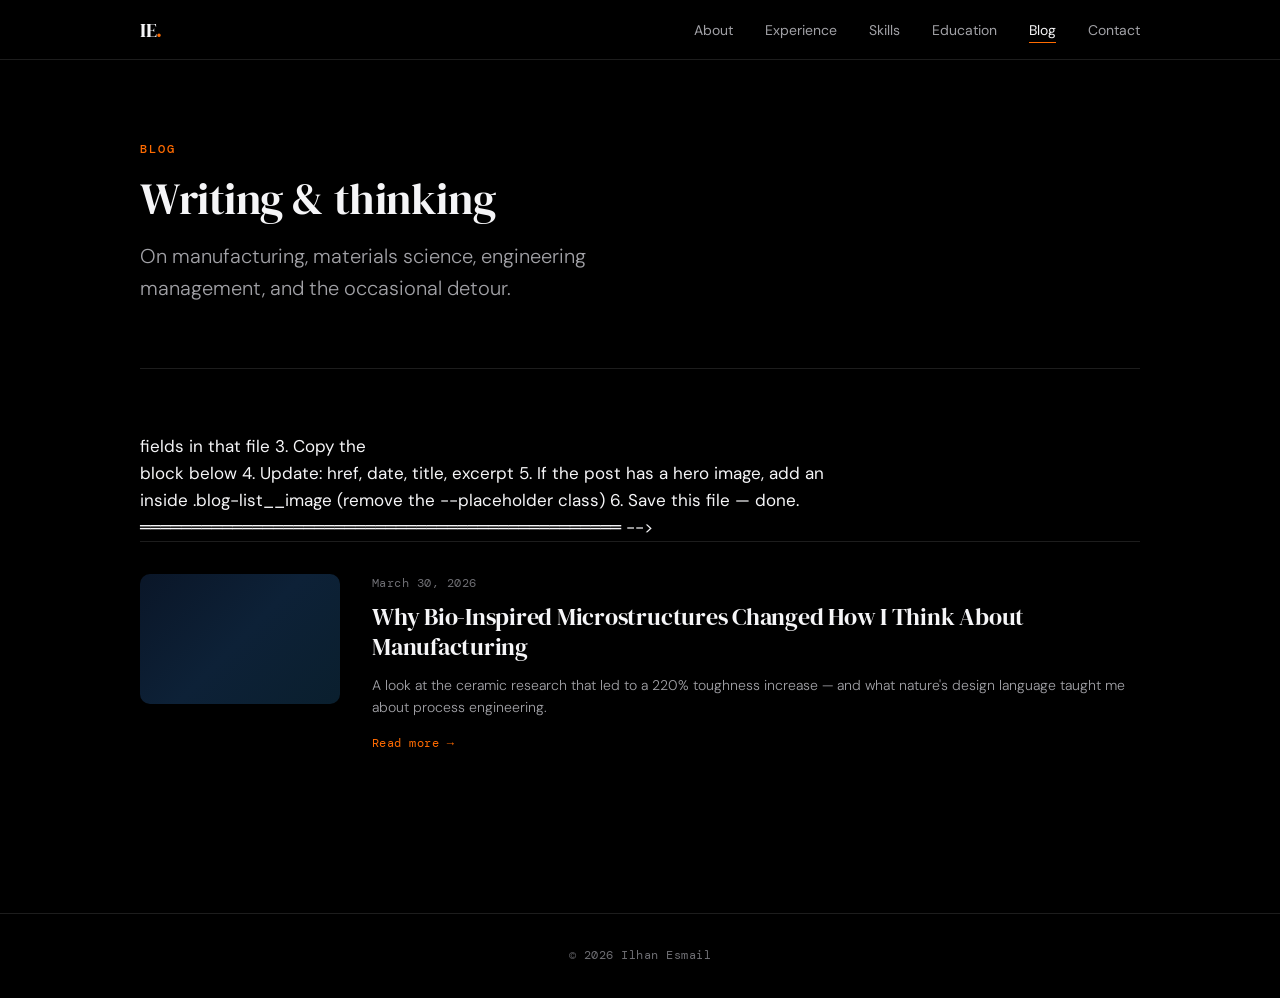
==== blog/index.html @ a398041e "Initial portfolio website Dark, Apple-inspired single-page portfolio with blog system. Includes HTML" ====
<!DOCTYPE html>
<html lang="en">
<head>
  <meta charset="UTF-8" />
  <meta name="viewport" content="width=device-width, initial-scale=1.0" />
  <title>Blog — Ilhan Esmail</title>
  <meta name="description" content="Writing and thinking by Ilhan Esmail on manufacturing, materials, and engineering." />
  <link rel="preconnect" href="https://fonts.googleapis.com" />
  <link rel="preconnect" href="https://fonts.gstatic.com" crossorigin />
  <link href="https://fonts.googleapis.com/css2?family=DM+Serif+Display:ital@0;1&family=DM+Mono:wght@300;400;500&family=DM+Sans:ital,opsz,wght@0,9..40,300;0,9..40,400;0,9..40,500;1,9..40,300&display=swap" rel="stylesheet" />
  <link rel="stylesheet" href="../style.css" />
  <link rel="stylesheet" href="blog.css" />
</head>
<body>

  <!-- NAVBAR -->
  <header class="navbar navbar--scrolled" id="navbar">
    <div class="navbar__inner">
      <a href="../index.html" class="navbar__logo">IE<span class="accent">.</span></a>
      <nav class="navbar__nav" id="navMenu" role="navigation" aria-label="Main navigation">
        <ul class="navbar__list">
          <li><a href="../index.html#about"      class="navbar__link">About</a></li>
          <li><a href="../index.html#experience" class="navbar__link">Experience</a></li>
          <li><a href="../index.html#skills"     class="navbar__link">Skills</a></li>
          <li><a href="../index.html#education"  class="navbar__link">Education</a></li>
          <li><a href="index.html"               class="navbar__link navbar__link--active">Blog</a></li>
          <li><a href="../index.html#contact"    class="navbar__link">Contact</a></li>
        </ul>
      </nav>
      <button class="navbar__toggle" id="navToggle" aria-label="Toggle navigation menu" aria-expanded="false">
        <span></span><span></span><span></span>
      </button>
    </div>
  </header>

  <main class="blog-main">
    <div class="container">

      <!-- Page Header -->
      <header class="blog-header">
        <p class="section__label">Blog</p>
        <h1 class="blog-header__title">Writing &amp; thinking</h1>
        <p class="blog-header__subtitle">
          On manufacturing, materials science, engineering management, and the occasional detour.
        </p>
      </header>

      <!-- ═══════════════════════════════════════════════
           BLOG POST LIST
           ─────────────────────────────────────────────
           HOW TO ADD A NEW POST:
           1. Copy blog/post-template.html
              → save as blog/posts/your-post-slug.html
           2. Fill in all <!-- EDIT: --> fields in that file
           3. Copy the <article class="blog-list__item"> block below
           4. Update: href, date, title, excerpt
           5. If the post has a hero image, add an <img> inside
              .blog-list__image (remove the --placeholder class)
           6. Save this file — done.
      ═══════════════════════════════════════════════ -->

      <div class="blog-list">

        <!-- ─────────────────────────────────────────────
             NEW POST CARD TEMPLATE
             Copy this block and fill in the fields.
             ───────────────────────────────────────────── -->
        <!--
        <article class="blog-list__item">
          <a href="posts/your-post-slug.html" class="blog-list__link">
            <div class="blog-list__image">
              <img src="images/your-image.jpg" alt="Short image description" />
            </div>
            <div class="blog-list__body">
              <time class="blog-list__date">Month DD, YYYY</time>
              <h2 class="blog-list__title">Your Post Title</h2>
              <p class="blog-list__excerpt">
                A one or two sentence summary of the post.
              </p>
              <span class="blog-list__read">Read more →</span>
            </div>
          </a>
        </article>
        -->
        <!-- END TEMPLATE -->

        <!-- Post 1 — update with real content -->
        <article class="blog-list__item">
          <a href="posts/example-post.html" class="blog-list__link">
            <div class="blog-list__image blog-list__image--placeholder"></div>
            <div class="blog-list__body">
              <time class="blog-list__date">March 30, 2026</time>
              <h2 class="blog-list__title">Why Bio-Inspired Microstructures Changed How I Think About Manufacturing</h2>
              <p class="blog-list__excerpt">
                A look at the ceramic research that led to a 220% toughness increase — and what nature's design language taught me about process engineering.
              </p>
              <span class="blog-list__read">Read more →</span>
            </div>
          </a>
        </article>

      </div>
    </div>
  </main>

  <footer class="footer">
    <div class="container">
      <p class="footer__text">&copy; 2026 Ilhan Esmail</p>
    </div>
  </footer>

  <script>
    // Hamburger toggle for blog pages
    var navToggle = document.getElementById('navToggle');
    var navMenu   = document.getElementById('navMenu');
    navToggle.addEventListener('click', function () {
      var isOpen = navMenu.classList.toggle('navbar__nav--open');
      navToggle.classList.toggle('navbar__toggle--open', isOpen);
      navToggle.setAttribute('aria-expanded', String(isOpen));
      document.body.style.overflow = isOpen ? 'hidden' : '';
    });
    document.querySelectorAll('.navbar__link').forEach(function (link) {
      link.addEventListener('click', function () {
        navMenu.classList.remove('navbar__nav--open');
        navToggle.classList.remove('navbar__toggle--open');
        navToggle.setAttribute('aria-expanded', 'false');
        document.body.style.overflow = '';
      });
    });
  </script>
</body>
</html>
---- style.css ----
/* ════════════════════════════════════════════════════════
   ILHAN ESMAIL — PORTFOLIO
   Apple-inspired dark theme
   ════════════════════════════════════════════════════════ */

/* ── 1. DESIGN TOKENS ──────────────────────────────────── */
:root {
  /* Colors */
  --bg:             #000000;
  --surface:        #0a0a0a;
  --surface-2:      #111111;
  --border:         #1d1d1d;
  --border-hover:   #3a3a3c;
  --text-primary:   #f5f5f7;
  --text-secondary: #a1a1a6;
  --text-tertiary:  #6e6e73;
  --accent:         #ff6b00;
  --accent-dim:     rgba(255, 107, 0, 0.12);
  --accent-hover:   #ff7d1a;

  /* Typography */
  --font-serif: 'DM Serif Display', Georgia, serif;
  --font-sans:  'DM Sans', -apple-system, BlinkMacSystemFont, system-ui, sans-serif;
  --font-mono:  'DM Mono', 'SF Mono', 'Courier New', monospace;

  /* Type scale — fluid via clamp() */
  --text-xs:   clamp(0.6875rem, 1.2vw, 0.75rem);
  --text-sm:   clamp(0.8125rem, 1.5vw, 0.875rem);
  --text-base: clamp(0.9375rem, 1.8vw, 1.0625rem);
  --text-lg:   clamp(1.0625rem, 2vw, 1.25rem);
  --text-xl:   clamp(1.25rem,   2.5vw, 1.5rem);
  --text-2xl:  clamp(1.5rem,    3vw,   2rem);
  --text-3xl:  clamp(2rem,      4vw,   2.75rem);
  --text-hero: clamp(3rem,      8vw,   6.5rem);

  /* Spacing */
  --space-1:  0.25rem;
  --space-2:  0.5rem;
  --space-3:  0.75rem;
  --space-4:  1rem;
  --space-5:  1.25rem;
  --space-6:  1.5rem;
  --space-8:  2rem;
  --space-10: 2.5rem;
  --space-12: 3rem;
  --space-16: 4rem;
  --space-20: 5rem;
  --space-24: 6rem;
  --space-32: 8rem;

  /* Layout */
  --container-max:    1080px;
  --container-narrow: 680px;
  --container-pad:    clamp(1.25rem, 6vw, 2.5rem);
  --navbar-h:         60px;

  /* Motion — Apple's standard easing */
  --ease:       cubic-bezier(0.25, 0.1, 0.25, 1);
  --ease-out:   cubic-bezier(0, 0, 0.2, 1);
  --t-fast:     120ms;
  --t-base:     220ms;
  --t-slow:     380ms;
}

/* ── 2. RESET + BASE ────────────────────────────────────── */
*, *::before, *::after {
  box-sizing: border-box;
  margin: 0;
  padding: 0;
}

html {
  scroll-behavior: smooth;
  -webkit-font-smoothing: antialiased;
  -moz-osx-font-smoothing: grayscale;
  text-rendering: optimizeLegibility;
}

body {
  background: var(--bg);
  color: var(--text-primary);
  font-family: var(--font-sans);
  font-size: var(--text-base);
  line-height: 1.6;
  overflow-x: hidden;
}

img {
  display: block;
  max-width: 100%;
  height: auto;
}

a {
  color: inherit;
  text-decoration: none;
}

ul, ol {
  list-style: none;
}

button {
  font: inherit;
  cursor: pointer;
  background: none;
  border: none;
}

/* ── 3. TYPOGRAPHY ──────────────────────────────────────── */
h1, h2, h3, h4 {
  font-family: var(--font-serif);
  font-weight: 400;
  line-height: 1.1;
  letter-spacing: -0.01em;
}

/* ── 4. UTILITIES ───────────────────────────────────────── */

.container {
  max-width: var(--container-max);
  margin: 0 auto;
  padding: 0 var(--container-pad);
}

.container--narrow {
  max-width: var(--container-narrow);
}

.section {
  padding: var(--space-32) 0;
}

.section__label {
  font-family: var(--font-mono);
  font-size: var(--text-xs);
  font-weight: 500;
  letter-spacing: 0.16em;
  text-transform: uppercase;
  color: var(--accent);
  margin-bottom: var(--space-4);
}

.section__heading {
  font-size: var(--text-3xl);
  color: var(--text-primary);
  margin-bottom: var(--space-12);
  line-height: 1.15;
}

.accent {
  color: var(--accent);
}

/* Buttons */
.btn {
  display: inline-flex;
  align-items: center;
  gap: var(--space-2);
  padding: 0.6rem 1.4rem;
  border-radius: 980px; /* Apple capsule shape */
  font-family: var(--font-sans);
  font-size: var(--text-sm);
  font-weight: 400;
  letter-spacing: 0.01em;
  text-decoration: none;
  cursor: pointer;
  border: 1px solid transparent;
  transition: background var(--t-base) var(--ease),
              border-color var(--t-base) var(--ease),
              color var(--t-base) var(--ease);
  white-space: nowrap;
}

.btn--primary {
  background: var(--accent);
  color: #fff;
  border-color: var(--accent);
}
.btn--primary:hover {
  background: var(--accent-hover);
  border-color: var(--accent-hover);
}

.btn--ghost {
  background: transparent;
  color: var(--text-secondary);
  border-color: var(--border-hover);
}
.btn--ghost:hover {
  color: var(--text-primary);
  border-color: var(--text-tertiary);
}

/* Tags / pills */
.tag {
  display: inline-block;
  font-family: var(--font-mono);
  font-size: var(--text-xs);
  font-weight: 400;
  padding: 0.2em 0.75em;
  border-radius: 980px;
  border: 1px solid var(--border-hover);
  color: var(--text-secondary);
  background: var(--surface-2);
  white-space: nowrap;
}

/* Badge (company stage labels) */
.badge {
  display: inline-block;
  font-family: var(--font-mono);
  font-size: var(--text-xs);
  font-weight: 500;
  color: var(--accent);
  background: var(--accent-dim);
  padding: 0.15em 0.6em;
  border-radius: 980px;
  letter-spacing: 0.06em;
  margin-left: var(--space-2);
  vertical-align: middle;
}

/* ── 5. FADE-IN ANIMATION ───────────────────────────────── */
.fade-in {
  opacity: 0;
  transform: translateY(20px);
  transition: opacity var(--t-slow) var(--ease-out),
              transform var(--t-slow) var(--ease-out);
}
.fade-in.is-visible {
  opacity: 1;
  transform: translateY(0);
}

/* ── 6. NAVBAR ──────────────────────────────────────────── */
.navbar {
  position: fixed;
  top: 0;
  left: 0;
  right: 0;
  z-index: 100;
  height: var(--navbar-h);
  background: rgba(0, 0, 0, 0.72);
  backdrop-filter: saturate(180%) blur(20px);
  -webkit-backdrop-filter: saturate(180%) blur(20px);
  border-bottom: 1px solid transparent;
  transition: border-color var(--t-base) var(--ease);
}
.navbar--scrolled {
  border-bottom-color: var(--border);
}

.navbar__inner {
  display: flex;
  align-items: center;
  justify-content: space-between;
  height: 100%;
  max-width: var(--container-max);
  margin: 0 auto;
  padding: 0 var(--container-pad);
}

.navbar__logo {
  font-family: var(--font-serif);
  font-size: var(--text-lg);
  color: var(--text-primary);
  letter-spacing: -0.02em;
  transition: opacity var(--t-fast) var(--ease);
}
.navbar__logo:hover { opacity: 0.7; }

.navbar__list {
  display: flex;
  align-items: center;
  gap: var(--space-8);
}

.navbar__link {
  font-size: var(--text-sm);
  font-weight: 400;
  color: var(--text-secondary);
  transition: color var(--t-fast) var(--ease);
  position: relative;
}
.navbar__link:hover,
.navbar__link--active {
  color: var(--text-primary);
}
.navbar__link--active::after {
  content: '';
  position: absolute;
  bottom: -4px;
  left: 0;
  right: 0;
  height: 1px;
  background: var(--accent);
}

/* Hamburger (mobile only) */
.navbar__toggle {
  display: none;
  flex-direction: column;
  justify-content: center;
  align-items: center;
  gap: 5px;
  width: 36px;
  height: 36px;
  padding: 4px;
}
.navbar__toggle span {
  display: block;
  width: 20px;
  height: 1.5px;
  background: var(--text-primary);
  border-radius: 2px;
  transition: transform var(--t-base) var(--ease),
              opacity var(--t-base) var(--ease);
  transform-origin: center;
}
/* Animate to X */
.navbar__toggle--open span:nth-child(1) {
  transform: translateY(6.5px) rotate(45deg);
}
.navbar__toggle--open span:nth-child(2) {
  opacity: 0;
  transform: scaleX(0);
}
.navbar__toggle--open span:nth-child(3) {
  transform: translateY(-6.5px) rotate(-45deg);
}

/* ── 7. HERO ────────────────────────────────────────────── */
.section--hero {
  min-height: 100dvh;
  display: flex;
  flex-direction: column;
  justify-content: center;
  padding-top: calc(var(--navbar-h) + var(--space-16));
  padding-bottom: var(--space-24);
  position: relative;
}

.hero__inner {
  display: flex;
  align-items: center;
  gap: clamp(var(--space-12), 6vw, var(--space-24));
}

.hero__text {
  flex: 1;
  min-width: 0;
}

.hero__eyebrow {
  font-family: var(--font-mono);
  font-size: var(--text-xs);
  font-weight: 300;
  letter-spacing: 0.2em;
  text-transform: uppercase;
  color: var(--text-tertiary);
  margin-bottom: var(--space-6);
}

.hero__name {
  font-size: var(--text-hero);
  color: var(--text-primary);
  line-height: 0.95;
  letter-spacing: -0.03em;
  margin-bottom: var(--space-8);
}

.hero__title {
  font-family: var(--font-sans);
  font-size: var(--text-xl);
  font-weight: 300;
  color: var(--text-secondary);
  line-height: 1.5;
  margin-bottom: var(--space-12);
}

.hero__subtitle {
  display: block;
  font-size: var(--text-base);
  color: var(--text-tertiary);
  font-weight: 300;
  margin-top: var(--space-1);
}

.hero__cta {
  display: flex;
  flex-wrap: wrap;
  gap: var(--space-3);
}

/* Hero image */
.hero__image-wrap {
  flex-shrink: 0;
  width: clamp(220px, 28vw, 360px);
}

.hero__image {
  width: 100%;
  aspect-ratio: 3 / 4;
  object-fit: cover;
  object-position: center top;
  border-radius: 20px;
  display: block;
}

/* Scroll indicator */
.hero__scroll {
  position: absolute;
  bottom: var(--space-10);
  left: 50%;
  transform: translateX(-50%);
  display: flex;
  flex-direction: column;
  align-items: center;
  gap: var(--space-2);
}
.hero__scroll-line {
  width: 1px;
  height: 48px;
  background: linear-gradient(to bottom, var(--text-tertiary), transparent);
  animation: scrollBounce 2s var(--ease) infinite;
}
@keyframes scrollBounce {
  0%, 100% { transform: scaleY(1); opacity: 0.5; }
  50%       { transform: scaleY(0.6); opacity: 1; }
}

/* ── 8. ABOUT ───────────────────────────────────────────── */
.section--about {
  background: var(--surface);
  border-top: 1px solid var(--border);
  border-bottom: 1px solid var(--border);
}

.about__body {
  font-size: var(--text-lg);
  font-weight: 300;
  color: var(--text-secondary);
  line-height: 1.75;
  margin-bottom: var(--space-6);
}
.about__body:last-child { margin-bottom: 0; }
.about__body strong {
  color: var(--text-primary);
  font-weight: 500;
}

/* ── 9. IMPACT STATS ────────────────────────────────────── */
.section--impact {
  border-bottom: 1px solid var(--border);
}

.stats__grid {
  display: grid;
  grid-template-columns: repeat(4, 1fr);
  gap: 1px;
  background: var(--border);
  border: 1px solid var(--border);
  border-radius: 16px;
  overflow: hidden;
}

.stat {
  background: var(--bg);
  padding: var(--space-12) var(--space-8);
  text-align: center;
  transition: background var(--t-base) var(--ease);
}
.stat:hover { background: var(--surface); }

.stat__num {
  font-family: var(--font-serif);
  font-size: clamp(2.5rem, 5vw, 4rem);
  color: var(--accent);
  line-height: 1;
  margin-bottom: var(--space-3);
}

.stat__desc {
  font-size: var(--text-xs);
  color: var(--text-tertiary);
  line-height: 1.5;
  max-width: 160px;
  margin: 0 auto;
}

/* ── 10. EXPERIENCE / TIMELINE ──────────────────────────── */
.section--experience {
  background: var(--surface);
  border-bottom: 1px solid var(--border);
}

.timeline {
  display: flex;
  flex-direction: column;
  gap: 0;
}

.timeline__item {
  display: grid;
  grid-template-columns: 160px 1fr;
  gap: var(--space-8);
  padding: var(--space-10) 0;
  border-top: 1px solid var(--border);
  transition: border-color var(--t-base) var(--ease);
}
.timeline__item:last-child { border-bottom: 1px solid var(--border); }
.timeline__item:hover { border-top-color: var(--border-hover); }

.timeline__meta {
  padding-top: var(--space-1);
}

.timeline__date {
  font-family: var(--font-mono);
  font-size: var(--text-xs);
  font-weight: 300;
  color: var(--accent);
  letter-spacing: 0.02em;
  white-space: nowrap;
}

.timeline__header {
  margin-bottom: var(--space-5);
}

.timeline__role {
  font-family: var(--font-serif);
  font-size: var(--text-xl);
  color: var(--text-primary);
  line-height: 1.2;
  margin-bottom: var(--space-1);
}

.timeline__company {
  font-size: var(--text-sm);
  font-weight: 400;
  color: var(--text-tertiary);
  letter-spacing: 0.01em;
}

.timeline__bullets {
  margin-bottom: var(--space-5);
}

.timeline__bullets li {
  position: relative;
  padding-left: var(--space-5);
  font-size: var(--text-sm);
  font-weight: 300;
  color: var(--text-secondary);
  line-height: 1.65;
  margin-bottom: var(--space-3);
}
.timeline__bullets li::before {
  content: '—';
  position: absolute;
  left: 0;
  color: var(--text-tertiary);
  font-weight: 300;
}
.timeline__bullets li strong {
  color: var(--text-primary);
  font-weight: 500;
}

.timeline__tags {
  display: flex;
  flex-wrap: wrap;
  gap: var(--space-2);
}

/* ── 11. SKILLS ─────────────────────────────────────────── */
.section--skills {
  border-bottom: 1px solid var(--border);
}

.skills__grid {
  display: grid;
  grid-template-columns: repeat(2, 1fr);
  gap: var(--space-10) var(--space-16);
}

.skill-group__title {
  font-family: var(--font-mono);
  font-size: var(--text-xs);
  font-weight: 500;
  letter-spacing: 0.14em;
  text-transform: uppercase;
  color: var(--text-tertiary);
  margin-bottom: var(--space-4);
}

.skill-pills {
  display: flex;
  flex-wrap: wrap;
  gap: var(--space-2);
}

/* ── 12. EDUCATION ──────────────────────────────────────── */
.section--education {
  background: var(--surface);
  border-bottom: 1px solid var(--border);
}

.edu__grid {
  display: grid;
  grid-template-columns: repeat(2, 1fr);
  gap: var(--space-6);
  margin-bottom: var(--space-12);
}

.edu-card {
  background: var(--surface-2);
  border: 1px solid var(--border);
  border-radius: 16px;
  padding: var(--space-8);
  transition: border-color var(--t-base) var(--ease),
              transform var(--t-slow) var(--ease);
}
.edu-card:hover {
  border-color: var(--border-hover);
  transform: translateY(-2px);
}

.edu-card__year {
  font-family: var(--font-mono);
  font-size: var(--text-xs);
  color: var(--accent);
  letter-spacing: 0.06em;
  margin-bottom: var(--space-3);
}

.edu-card__institution {
  font-family: var(--font-serif);
  font-size: var(--text-2xl);
  color: var(--text-primary);
  margin-bottom: var(--space-2);
  font-style: italic;
}

.edu-card__degree {
  font-size: var(--text-sm);
  font-weight: 500;
  color: var(--text-secondary);
  margin-bottom: var(--space-2);
}

.edu-card__detail {
  font-size: var(--text-xs);
  color: var(--text-tertiary);
  line-height: 1.6;
  margin-top: var(--space-1);
}

/* Languages */
.languages {
  padding-top: var(--space-12);
  border-top: 1px solid var(--border);
}
.languages .section__label {
  margin-bottom: var(--space-6);
}

.languages__row {
  display: flex;
  gap: var(--space-8);
}

.lang {
  display: flex;
  flex-direction: column;
  gap: var(--space-1);
}

.lang__name {
  font-size: var(--text-base);
  color: var(--text-primary);
}

.lang__level {
  font-family: var(--font-mono);
  font-size: var(--text-xs);
  color: var(--text-tertiary);
  letter-spacing: 0.06em;
}

/* ── 13. BLOG ───────────────────────────────────────────── */
.section--blog {
  border-bottom: 1px solid var(--border);
}

.blog__grid {
  display: grid;
  grid-template-columns: repeat(3, 1fr);
  gap: var(--space-6);
  margin-bottom: var(--space-10);
}

.blog-card {
  background: var(--surface);
  border: 1px solid var(--border);
  border-radius: 16px;
  overflow: hidden;
  transition: border-color var(--t-base) var(--ease),
              transform var(--t-slow) var(--ease);
}
.blog-card:hover {
  border-color: var(--border-hover);
  transform: translateY(-3px);
}

.blog-card__link {
  display: flex;
  flex-direction: column;
  height: 100%;
  text-decoration: none;
}

.blog-card__image {
  width: 100%;
  height: 180px;
  overflow: hidden;
}
.blog-card__image img {
  width: 100%;
  height: 100%;
  object-fit: cover;
  transition: transform var(--t-slow) var(--ease);
}
.blog-card:hover .blog-card__image img {
  transform: scale(1.03);
}

.blog-card__image--placeholder {
  background: linear-gradient(135deg, #0a1628 0%, #0d2137 50%, #0a1f2e 100%);
}

.blog-card__body {
  padding: var(--space-6);
  display: flex;
  flex-direction: column;
  flex: 1;
}

.blog-card__date {
  font-family: var(--font-mono);
  font-size: var(--text-xs);
  color: var(--text-tertiary);
  letter-spacing: 0.04em;
  margin-bottom: var(--space-3);
}

.blog-card__title {
  font-family: var(--font-serif);
  font-size: var(--text-lg);
  color: var(--text-primary);
  line-height: 1.3;
  margin-bottom: var(--space-3);
}

.blog-card__excerpt {
  font-size: var(--text-sm);
  font-weight: 300;
  color: var(--text-secondary);
  line-height: 1.6;
  flex: 1;
  margin-bottom: var(--space-5);
}

.blog-card__read {
  font-family: var(--font-mono);
  font-size: var(--text-xs);
  color: var(--accent);
  letter-spacing: 0.04em;
  transition: letter-spacing var(--t-base) var(--ease);
}
.blog-card:hover .blog-card__read {
  letter-spacing: 0.08em;
}

.blog__footer {
  text-align: center;
}

/* ── 14. CONTACT ────────────────────────────────────────── */
.section--contact {
  background: var(--surface);
  border-bottom: 1px solid var(--border);
  text-align: center;
}

.contact__intro {
  font-size: var(--text-lg);
  font-weight: 300;
  color: var(--text-secondary);
  line-height: 1.6;
  margin-bottom: var(--space-8);
}

.contact__email {
  display: inline-block;
  font-family: var(--font-serif);
  font-size: var(--text-2xl);
  color: var(--text-primary);
  font-style: italic;
  border-bottom: 1px solid var(--border-hover);
  padding-bottom: var(--space-2);
  margin-bottom: var(--space-10);
  transition: color var(--t-base) var(--ease),
              border-color var(--t-base) var(--ease);
}
.contact__email:hover {
  color: var(--accent);
  border-color: var(--accent);
}

.contact__links {
  display: flex;
  justify-content: center;
  gap: var(--space-8);
}

.contact__link {
  display: flex;
  align-items: center;
  gap: var(--space-2);
  font-size: var(--text-sm);
  color: var(--text-tertiary);
  transition: color var(--t-base) var(--ease);
}
.contact__link:hover { color: var(--text-primary); }

.contact__icon {
  width: 18px;
  height: 18px;
  flex-shrink: 0;
}

/* ── 15. FOOTER ─────────────────────────────────────────── */
.footer {
  padding: var(--space-8) 0;
  border-top: 1px solid var(--border);
}

.footer__text {
  font-family: var(--font-mono);
  font-size: var(--text-xs);
  color: var(--text-tertiary);
  text-align: center;
  letter-spacing: 0.04em;
}

/* ── 16. MEDIA QUERIES ──────────────────────────────────── */

/* Tablet (< 1024px) */
@media (max-width: 1024px) {
  .timeline__item {
    grid-template-columns: 120px 1fr;
    gap: var(--space-6);
  }

  .skills__grid {
    gap: var(--space-8) var(--space-10);
  }

  .blog__grid {
    grid-template-columns: repeat(2, 1fr);
  }
}

/* Mobile (< 640px) */
@media (max-width: 640px) {

  /* Navbar */
  .navbar__nav {
    position: fixed;
    inset: var(--navbar-h) 0 0 0;
    background: rgba(0, 0, 0, 0.95);
    backdrop-filter: saturate(180%) blur(20px);
    -webkit-backdrop-filter: saturate(180%) blur(20px);
    display: flex;
    flex-direction: column;
    align-items: center;
    justify-content: center;
    gap: var(--space-8);
    opacity: 0;
    pointer-events: none;
    transition: opacity var(--t-base) var(--ease);
  }
  .navbar__nav--open {
    opacity: 1;
    pointer-events: auto;
  }
  .navbar__list {
    flex-direction: column;
    align-items: center;
    gap: var(--space-6);
  }
  .navbar__link {
    font-size: var(--text-xl);
    color: var(--text-primary);
  }
  .navbar__toggle {
    display: flex;
  }

  /* Hero — stack image above text on mobile */
  .hero__inner {
    flex-direction: column-reverse;
    gap: var(--space-10);
  }
  .hero__image-wrap {
    width: clamp(140px, 45vw, 200px);
  }
  .hero__name {
    font-size: clamp(2.5rem, 12vw, 3.5rem);
  }

  /* Stats */
  .stats__grid {
    grid-template-columns: repeat(2, 1fr);
  }

  /* Timeline */
  .timeline__item {
    grid-template-columns: 1fr;
    gap: var(--space-2);
  }
  .timeline__meta {
    padding-top: 0;
  }

  /* Skills */
  .skills__grid {
    grid-template-columns: 1fr;
  }

  /* Education */
  .edu__grid {
    grid-template-columns: 1fr;
  }

  /* Blog */
  .blog__grid {
    grid-template-columns: 1fr;
  }

  /* Languages */
  .languages__row {
    flex-wrap: wrap;
    gap: var(--space-6);
  }

  /* Contact */
  .contact__email {
    font-size: var(--text-xl);
  }
  .contact__links {
    flex-direction: column;
    align-items: center;
    gap: var(--space-5);
  }
}
---- blog/blog.css ----
/* ════════════════════════════════════════════════════════
   BLOG — shared styles for blog/index.html and blog posts
   Loaded after style.css (inherits all design tokens)
   ════════════════════════════════════════════════════════ */

/* ── BLOG LAYOUT ────────────────────────────────────────── */
.blog-main {
  padding-top: calc(var(--navbar-h) + var(--space-20));
  padding-bottom: var(--space-32);
  min-height: 100dvh;
}

/* ── BLOG PAGE HEADER ───────────────────────────────────── */
.blog-header {
  padding-bottom: var(--space-16);
  border-bottom: 1px solid var(--border);
  margin-bottom: var(--space-16);
}

.blog-header__title {
  font-size: var(--text-3xl);
  color: var(--text-primary);
  margin-bottom: var(--space-4);
}

.blog-header__subtitle {
  font-size: var(--text-lg);
  font-weight: 300;
  color: var(--text-secondary);
  max-width: 540px;
}

/* ── BLOG LIST ──────────────────────────────────────────── */
.blog-list {
  display: flex;
  flex-direction: column;
  gap: 1px;
  background: var(--border);
  border-top: 1px solid var(--border);
}

.blog-list__item {
  background: var(--bg);
  transition: background var(--t-base) var(--ease);
}
.blog-list__item:hover { background: var(--surface); }

.blog-list__link {
  display: grid;
  grid-template-columns: 200px 1fr;
  gap: var(--space-8);
  padding: var(--space-8) 0;
  text-decoration: none;
}

.blog-list__image {
  width: 200px;
  height: 130px;
  border-radius: 10px;
  overflow: hidden;
  flex-shrink: 0;
  background: var(--surface-2);
}
.blog-list__image img {
  width: 100%;
  height: 100%;
  object-fit: cover;
  transition: transform var(--t-slow) var(--ease);
}
.blog-list__item:hover .blog-list__image img {
  transform: scale(1.04);
}

.blog-list__image--placeholder {
  background: linear-gradient(135deg, #0a1628 0%, #0d2137 50%, #0a1f2e 100%);
}

.blog-list__body {
  display: flex;
  flex-direction: column;
  justify-content: center;
}

.blog-list__date {
  font-family: var(--font-mono);
  font-size: var(--text-xs);
  color: var(--text-tertiary);
  letter-spacing: 0.04em;
  margin-bottom: var(--space-2);
}

.blog-list__title {
  font-family: var(--font-serif);
  font-size: var(--text-xl);
  color: var(--text-primary);
  line-height: 1.25;
  margin-bottom: var(--space-3);
}

.blog-list__excerpt {
  font-size: var(--text-sm);
  font-weight: 300;
  color: var(--text-secondary);
  line-height: 1.6;
  margin-bottom: var(--space-4);
}

.blog-list__read {
  font-family: var(--font-mono);
  font-size: var(--text-xs);
  color: var(--accent);
  letter-spacing: 0.04em;
  transition: letter-spacing var(--t-base) var(--ease);
}
.blog-list__item:hover .blog-list__read {
  letter-spacing: 0.1em;
}

/* ── POST PAGE ──────────────────────────────────────────── */
.post-page {
  padding-top: calc(var(--navbar-h) + var(--space-20));
  padding-bottom: var(--space-32);
  min-height: 100dvh;
}

.post-container {
  max-width: 680px;
  margin: 0 auto;
  padding: 0 var(--container-pad);
}

.post__back {
  display: inline-flex;
  align-items: center;
  gap: var(--space-2);
  font-family: var(--font-mono);
  font-size: var(--text-xs);
  color: var(--text-tertiary);
  letter-spacing: 0.06em;
  text-decoration: none;
  margin-bottom: var(--space-12);
  transition: color var(--t-base) var(--ease);
}
.post__back:hover { color: var(--text-primary); }

.post__header {
  margin-bottom: var(--space-12);
  padding-bottom: var(--space-8);
  border-bottom: 1px solid var(--border);
}

.post__date {
  font-family: var(--font-mono);
  font-size: var(--text-xs);
  color: var(--accent);
  letter-spacing: 0.08em;
  text-transform: uppercase;
  display: block;
  margin-bottom: var(--space-4);
}

.post__title {
  font-size: var(--text-3xl);
  color: var(--text-primary);
  line-height: 1.1;
  margin-bottom: var(--space-4);
}

.post__excerpt {
  font-size: var(--text-lg);
  font-weight: 300;
  color: var(--text-secondary);
  line-height: 1.6;
}

/* Hero image */
.post__hero {
  width: 100%;
  height: auto;
  border-radius: 12px;
  margin-bottom: var(--space-12);
  border: 1px solid var(--border);
}

/* Post body — rich text styles */
.post-body {
  font-size: var(--text-base);
  font-weight: 300;
  color: var(--text-secondary);
  line-height: 1.8;
}

.post-body p {
  margin-bottom: var(--space-6);
}

.post-body h2 {
  font-family: var(--font-serif);
  font-size: var(--text-2xl);
  color: var(--text-primary);
  margin-top: var(--space-12);
  margin-bottom: var(--space-5);
}

.post-body h3 {
  font-family: var(--font-serif);
  font-size: var(--text-xl);
  color: var(--text-primary);
  margin-top: var(--space-8);
  margin-bottom: var(--space-4);
}

.post-body strong {
  color: var(--text-primary);
  font-weight: 500;
}

.post-body em {
  font-style: italic;
  color: var(--text-secondary);
}

.post-body a {
  color: var(--accent);
  text-decoration: underline;
  text-underline-offset: 3px;
  transition: opacity var(--t-fast) var(--ease);
}
.post-body a:hover { opacity: 0.75; }

.post-body ul,
.post-body ol {
  padding-left: var(--space-6);
  margin-bottom: var(--space-6);
}
.post-body ul { list-style: disc; }
.post-body ol { list-style: decimal; }

.post-body li {
  margin-bottom: var(--space-2);
  line-height: 1.7;
}

.post-body blockquote {
  border-left: 3px solid var(--accent);
  padding-left: var(--space-6);
  margin: var(--space-8) 0;
  font-style: italic;
  color: var(--text-secondary);
}

.post-body code {
  font-family: var(--font-mono);
  font-size: 0.9em;
  background: var(--surface-2);
  border: 1px solid var(--border);
  border-radius: 4px;
  padding: 0.1em 0.4em;
  color: var(--text-primary);
}

.post-body pre {
  background: var(--surface-2);
  border: 1px solid var(--border);
  border-radius: 10px;
  padding: var(--space-6);
  overflow-x: auto;
  margin: var(--space-8) 0;
}
.post-body pre code {
  background: none;
  border: none;
  padding: 0;
  font-size: var(--text-sm);
  line-height: 1.6;
}

/* Images inside posts */
.post__img {
  width: 100%;
  height: auto;
  border-radius: 10px;
  border: 1px solid var(--border);
  margin: var(--space-8) 0;
}

.post__img-caption {
  display: block;
  text-align: center;
  font-family: var(--font-mono);
  font-size: var(--text-xs);
  color: var(--text-tertiary);
  margin-top: calc(-1 * var(--space-4));
  margin-bottom: var(--space-8);
}

/* ── RESPONSIVE ─────────────────────────────────────────── */
@media (max-width: 640px) {
  .blog-list__link {
    grid-template-columns: 1fr;
  }
  .blog-list__image {
    width: 100%;
    height: 160px;
  }
}
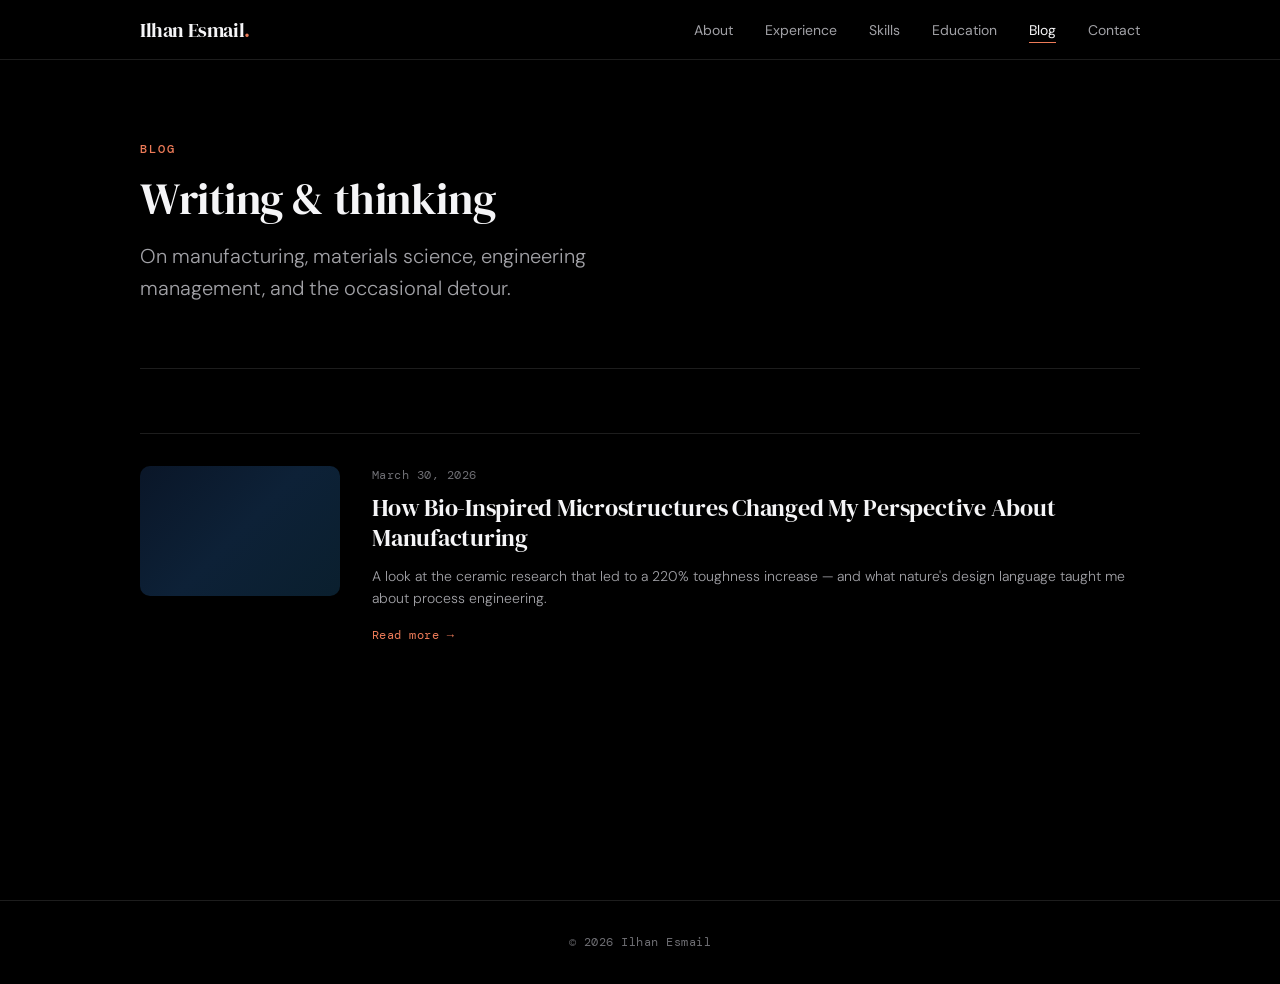
==== commit 266f6ce1: "Cleaned up blog section. Added image support. Added hexagonal ceramic design to home page." ====
--- a/blog/index.html
+++ b/blog/index.html
@@ -16,7 +16,7 @@
   <!-- NAVBAR -->
   <header class="navbar navbar--scrolled" id="navbar">
     <div class="navbar__inner">
-      <a href="../index.html" class="navbar__logo">IE<span class="accent">.</span></a>
+      <a href="../index.html" class="navbar__logo">Ilhan Esmail<span class="accent">.</span></a>
       <nav class="navbar__nav" id="navMenu" role="navigation" aria-label="Main navigation">
         <ul class="navbar__list">
           <li><a href="../index.html#about"      class="navbar__link">About</a></li>
@@ -51,7 +51,7 @@
            HOW TO ADD A NEW POST:
            1. Copy blog/post-template.html
               → save as blog/posts/your-post-slug.html
-           2. Fill in all <!-- EDIT: --> fields in that file
+           2. Fill in all EDIT:fields in that file
            3. Copy the <article class="blog-list__item"> block below
            4. Update: href, date, title, excerpt
            5. If the post has a hero image, add an <img> inside
@@ -86,11 +86,11 @@
 
         <!-- Post 1 — update with real content -->
         <article class="blog-list__item">
-          <a href="posts/example-post.html" class="blog-list__link">
+          <a href="posts/bio-ceramics.html" class="blog-list__link">
             <div class="blog-list__image blog-list__image--placeholder"></div>
             <div class="blog-list__body">
               <time class="blog-list__date">March 30, 2026</time>
-              <h2 class="blog-list__title">Why Bio-Inspired Microstructures Changed How I Think About Manufacturing</h2>
+              <h2 class="blog-list__title">How Bio-Inspired Microstructures Changed My Perspective About Manufacturing</h2>
               <p class="blog-list__excerpt">
                 A look at the ceramic research that led to a 220% toughness increase — and what nature's design language taught me about process engineering.
               </p>
--- a/style.css
+++ b/style.css
@@ -14,9 +14,9 @@
   --text-primary:   #f5f5f7;
   --text-secondary: #a1a1a6;
   --text-tertiary:  #6e6e73;
-  --accent:         #ff6b00;
+  --accent:         #ed7b58;
   --accent-dim:     rgba(255, 107, 0, 0.12);
-  --accent-hover:   #ff7d1a;
+  --accent-hover:   #e98821;
 
   /* Typography */
   --font-serif: 'DM Serif Display', Georgia, serif;
@@ -408,26 +408,20 @@
   display: block;
 }
 
-/* Scroll indicator */
-.hero__scroll {
+/* Hexagonal canvas background */
+.hero__hex-canvas {
   position: absolute;
-  bottom: var(--space-10);
-  left: 50%;
-  transform: translateX(-50%);
-  display: flex;
-  flex-direction: column;
-  align-items: center;
-  gap: var(--space-2);
-}
-.hero__scroll-line {
-  width: 1px;
-  height: 48px;
-  background: linear-gradient(to bottom, var(--text-tertiary), transparent);
-  animation: scrollBounce 2s var(--ease) infinite;
-}
-@keyframes scrollBounce {
-  0%, 100% { transform: scaleY(1); opacity: 0.5; }
-  50%       { transform: scaleY(0.6); opacity: 1; }
+  inset: 0;
+  width: 100%;
+  height: 100%;
+  pointer-events: none;
+  z-index: 0;
+}
+
+/* Ensure hero content sits above canvas */
+.hero__inner {
+  position: relative;
+  z-index: 1;
 }
 
 /* ── 8. ABOUT ───────────────────────────────────────────── */
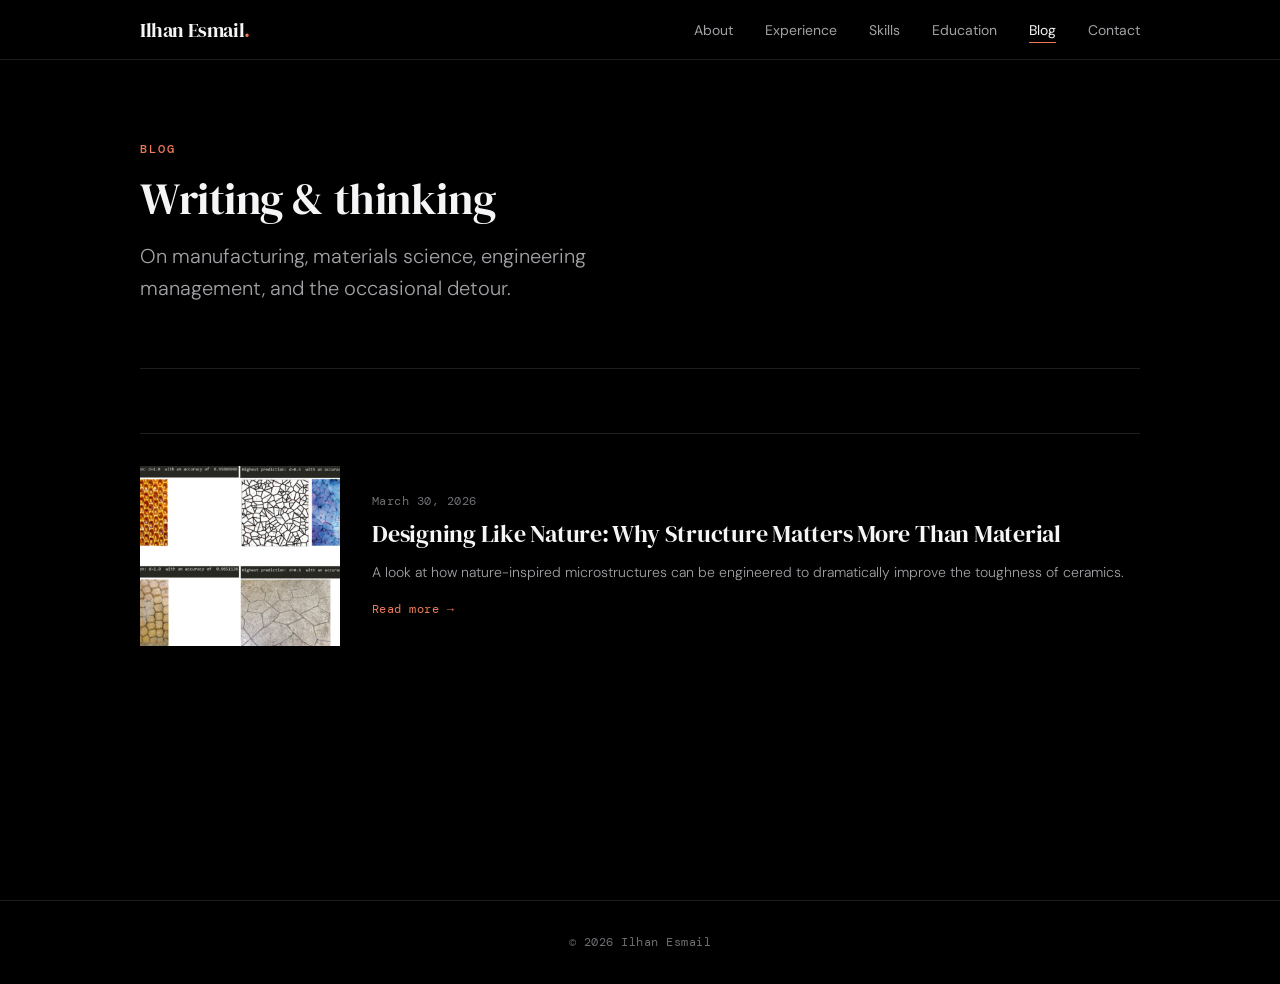
==== commit d3b38c1a: "Improved Bio-inspired design blog post. Removed impact section for now." ====
--- a/blog/index.html
+++ b/blog/index.html
@@ -87,12 +87,14 @@
         <!-- Post 1 — update with real content -->
         <article class="blog-list__item">
           <a href="posts/bio-ceramics.html" class="blog-list__link">
-            <div class="blog-list__image blog-list__image--placeholder"></div>
+            <div class="blog-card__image">
+                <img src="images/cnn_nacre.png" alt="CNN classification output on nacre microstructure" />
+            </div>
             <div class="blog-list__body">
               <time class="blog-list__date">March 30, 2026</time>
-              <h2 class="blog-list__title">How Bio-Inspired Microstructures Changed My Perspective About Manufacturing</h2>
+              <h2 class="blog-list__title">Designing Like Nature: Why Structure Matters More Than Material</h2>
               <p class="blog-list__excerpt">
-                A look at the ceramic research that led to a 220% toughness increase — and what nature's design language taught me about process engineering.
+                A look at how nature-inspired microstructures can be engineered to dramatically improve the toughness of ceramics.
               </p>
               <span class="blog-list__read">Read more →</span>
             </div>
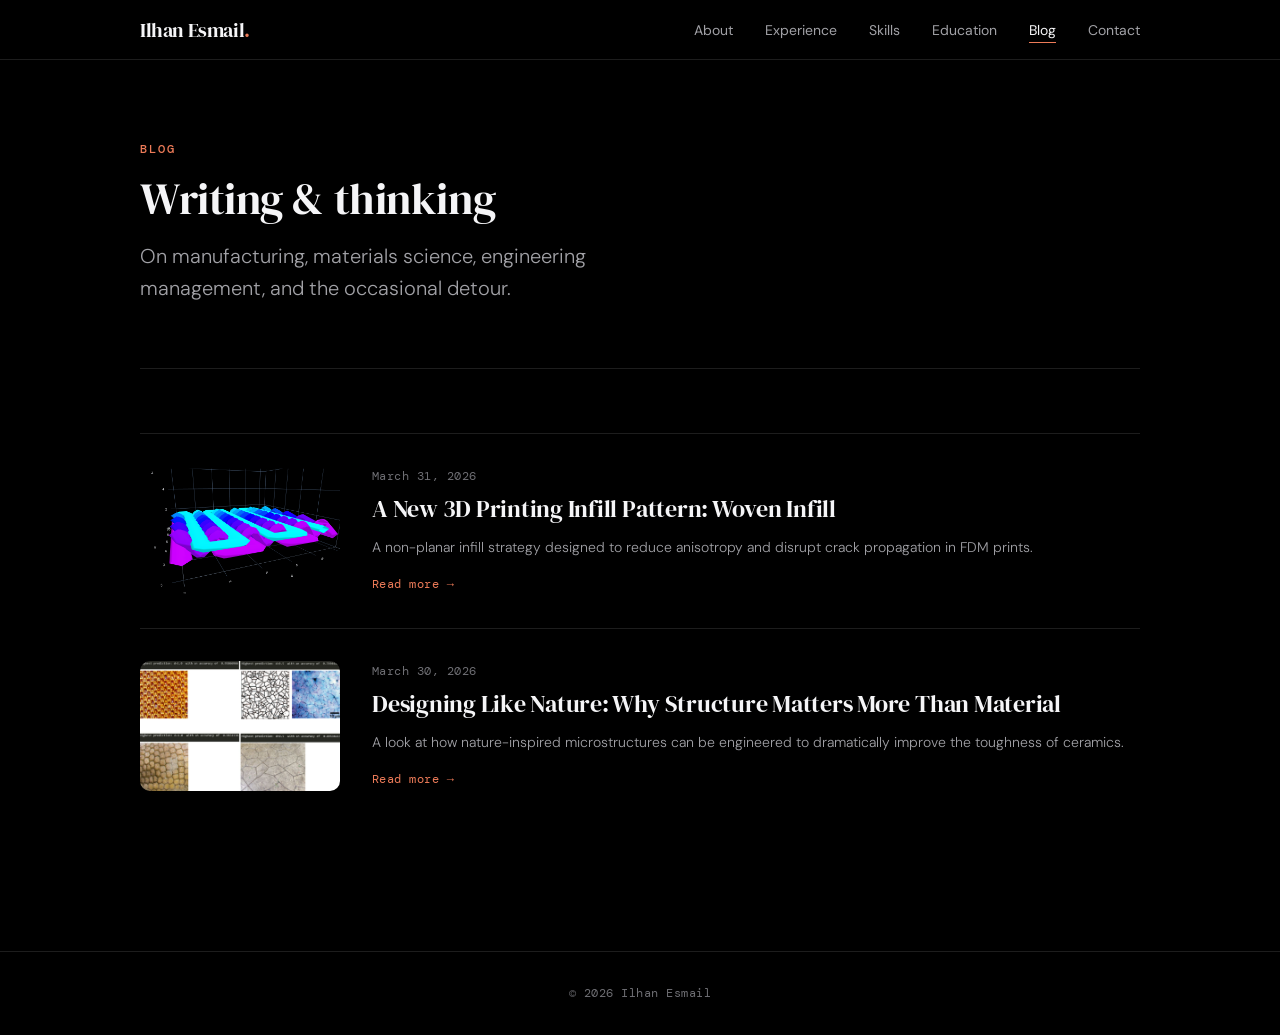
==== commit 7546b453: "imported woven infill article." ====
--- a/blog/index.html
+++ b/blog/index.html
@@ -84,10 +84,25 @@
         -->
         <!-- END TEMPLATE -->
 
-        <!-- Post 1 — update with real content -->
+        <article class="blog-list__item">
+          <a href="posts/woven-infill.html" class="blog-list__link">
+            <div class="blog-list__image">
+              <img src="images/woven_infill.png" alt="Woven infill toolpath pattern" />
+            </div>
+            <div class="blog-list__body">
+              <time class="blog-list__date">March 31, 2026</time>
+              <h2 class="blog-list__title">A New 3D Printing Infill Pattern: Woven Infill</h2>
+              <p class="blog-list__excerpt">
+                A non-planar infill strategy designed to reduce anisotropy and disrupt crack propagation in FDM prints.
+              </p>
+              <span class="blog-list__read">Read more →</span>
+            </div>
+          </a>
+        </article>
+
         <article class="blog-list__item">
           <a href="posts/bio-ceramics.html" class="blog-list__link">
-            <div class="blog-card__image">
+            <div class="blog-list__image">
                 <img src="images/cnn_nacre.png" alt="CNN classification output on nacre microstructure" />
             </div>
             <div class="blog-list__body">
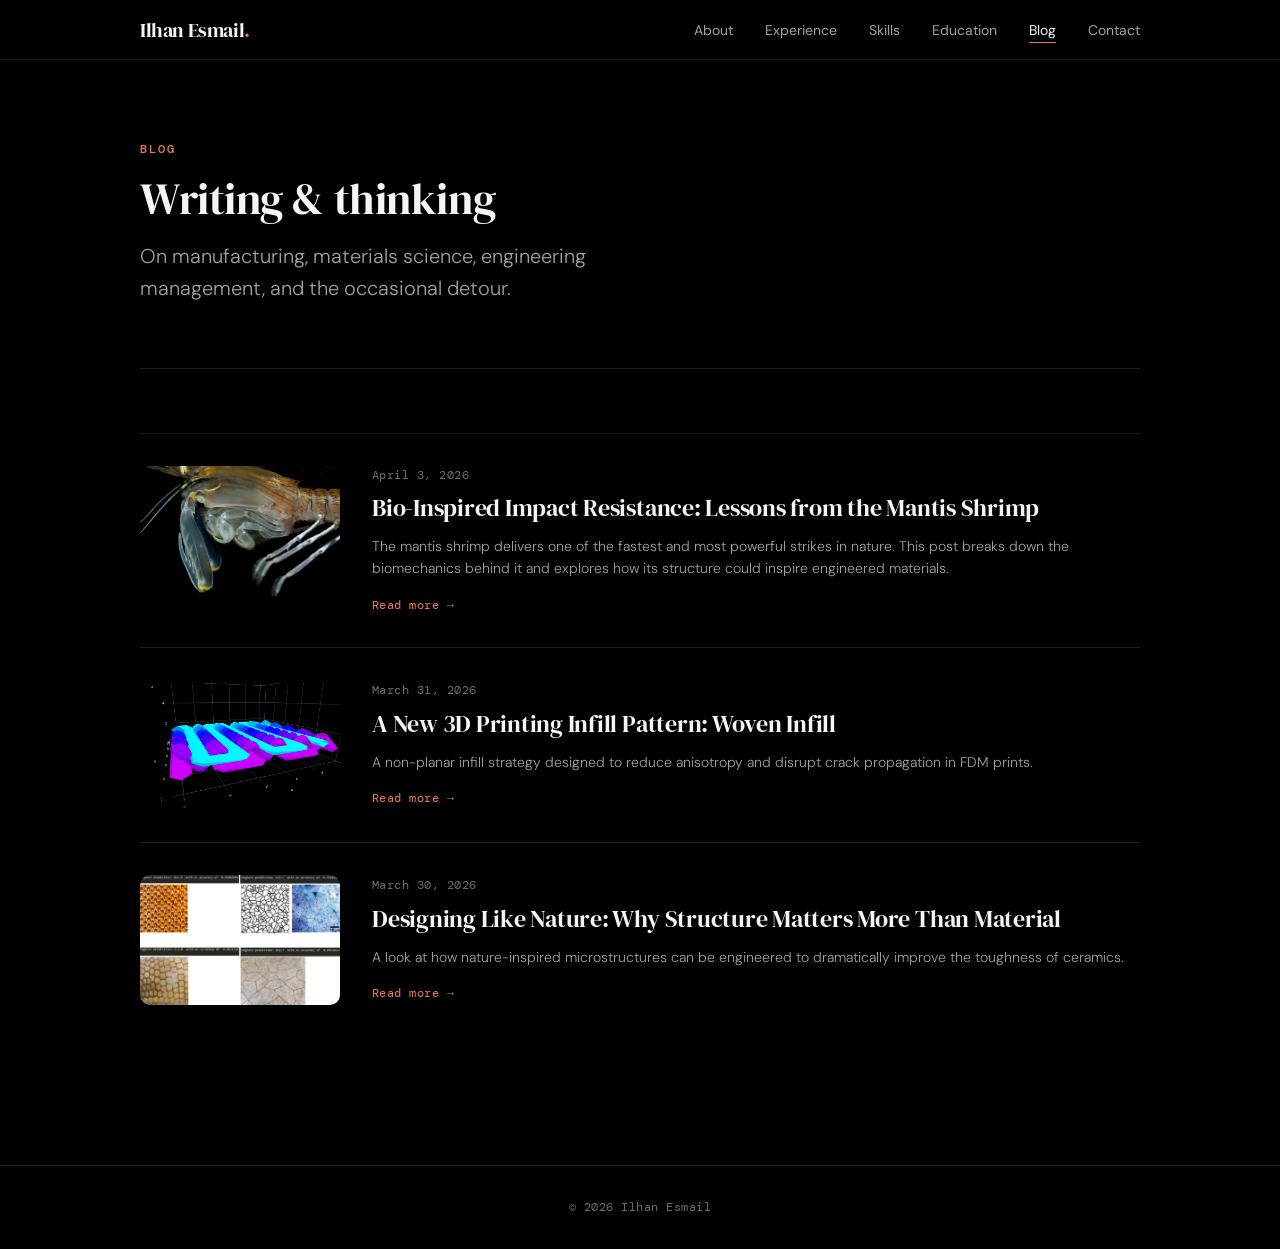
==== commit f93e8148: "Added new article about mantis shrimp. Improved publishing workflow with by allowing me to write in " ====
--- a/blog/index.html
+++ b/blog/index.html
@@ -83,6 +83,17 @@
         </article>
         -->
         <!-- END TEMPLATE -->
+        <article class="blog-list__item">
+          <a href="posts/mantis-shrimp-impact-mechanics.html" class="blog-list__link">
+            <div class="blog-list__image"><img src="images/mantis-hero.jpeg" alt="Close-up of a mantis dactyl club" /></div>
+            <div class="blog-list__body">
+              <time class="blog-list__date">April 3, 2026</time>
+              <h2 class="blog-list__title">Bio-Inspired Impact Resistance: Lessons from the Mantis Shrimp</h2>
+              <p class="blog-list__excerpt">The mantis shrimp delivers one of the fastest and most powerful strikes in nature. This post breaks down the biomechanics behind it and explores how its structure could inspire engineered materials.</p>
+              <span class="blog-list__read">Read more →</span>
+            </div>
+          </a>
+        </article>
 
         <article class="blog-list__item">
           <a href="posts/woven-infill.html" class="blog-list__link">
